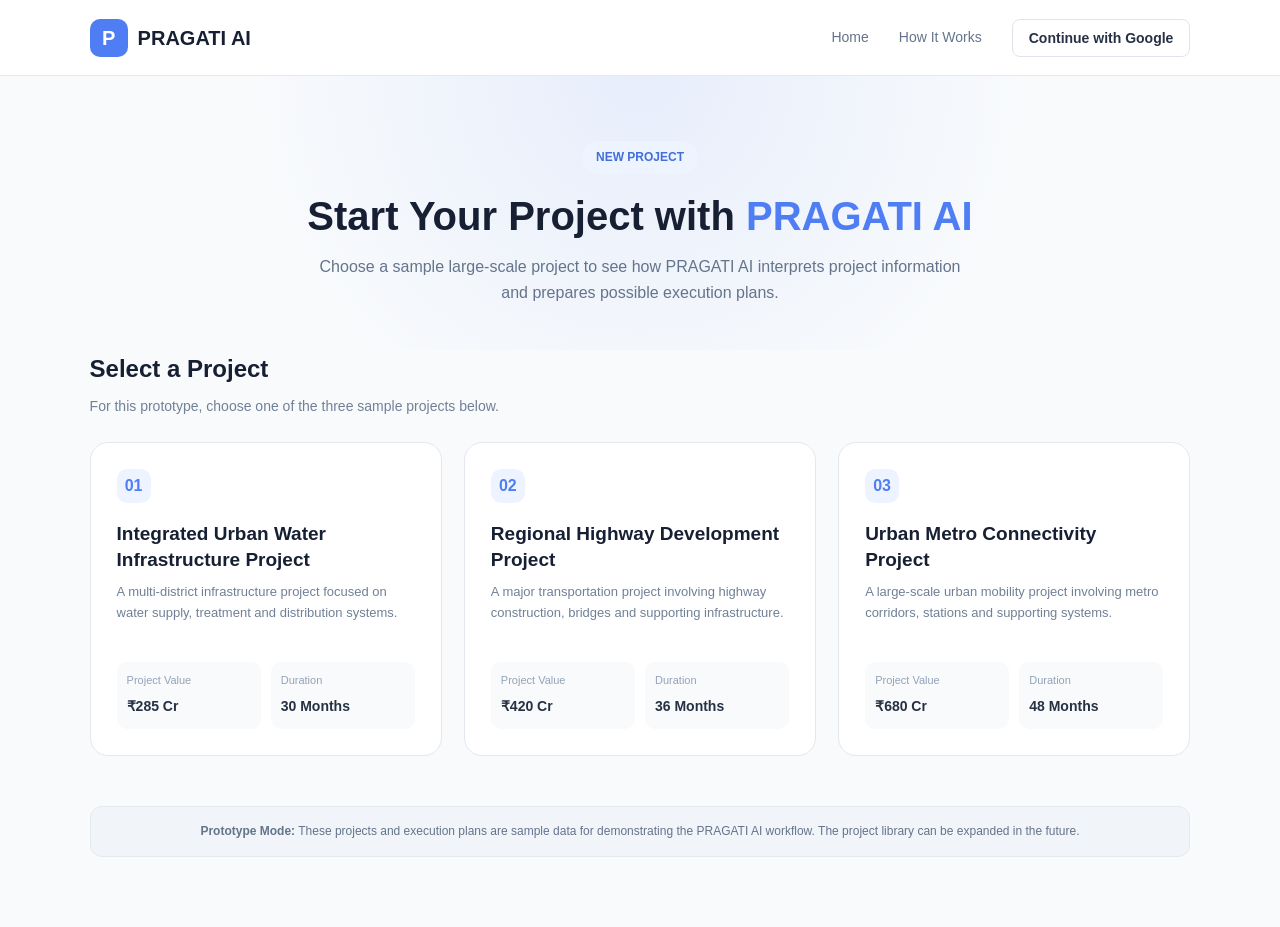
==== fresher.html @ ed4e9b55 "Update PRAGATI AI prototype" ====
<!DOCTYPE html>
<html lang="en">
<head>
    <meta charset="UTF-8">
    <meta name="viewport" content="width=device-width, initial-scale=1.0">

    <title>New Project | PRAGATI AI</title>

    <style>
        * {
            margin: 0;
            padding: 0;
            box-sizing: border-box;
        }

        html {
            scroll-behavior: smooth;
        }

        body {
            font-family: Arial, Helvetica, sans-serif;
            background: #f8fafc;
            color: #172033;
            line-height: 1.6;
        }

        /* =========================
           NAVBAR
        ========================= */

        .navbar {
            height: 76px;
            background: rgba(255, 255, 255, 0.96);
            border-bottom: 1px solid #e6eaf0;
            display: flex;
            align-items: center;
            justify-content: space-between;
            padding: 0 7%;
            position: sticky;
            top: 0;
            z-index: 100;
            backdrop-filter: blur(12px);
        }

        .logo {
            display: flex;
            align-items: center;
            gap: 10px;
            font-size: 20px;
            font-weight: 700;
            color: #172033;
        }

        .logo-mark {
            width: 38px;
            height: 38px;
            border-radius: 10px;
            background: #4f7df3;
            color: white;
            display: flex;
            align-items: center;
            justify-content: center;
            font-weight: 700;
        }

        .nav-links {
            display: flex;
            align-items: center;
            gap: 30px;
        }

        .nav-links a {
            text-decoration: none;
            color: #64748b;
            font-size: 14px;
            font-weight: 500;
        }

        .nav-links a:hover {
            color: #4f7df3;
        }

        .google-btn {
            border: 1px solid #dfe4eb;
            background: white;
            padding: 10px 16px;
            border-radius: 8px;
            cursor: pointer;
            font-size: 14px;
            color: #263143;
            font-weight: 600;
            transition: 0.2s ease;
        }

        .google-btn:hover {
            border-color: #4f7df3;
            box-shadow: 0 4px 12px rgba(79, 125, 243, 0.12);
        }

        /* =========================
           PAGE HEADER
        ========================= */

        .page-header {
            text-align: center;
            padding: 65px 20px 45px;
            background:
                radial-gradient(
                    circle at top,
                    rgba(79, 125, 243, 0.10),
                    transparent 55%
                );
        }

        .page-badge {
            display: inline-block;
            padding: 7px 14px;
            border-radius: 20px;
            background: #eef4ff;
            color: #416ed8;
            font-size: 12px;
            font-weight: 700;
            margin-bottom: 18px;
        }

        .page-header h1 {
            font-size: 40px;
            line-height: 1.2;
            margin-bottom: 14px;
            color: #172033;
        }

        .page-header h1 span {
            color: #4f7df3;
        }

        .page-header p {
            max-width: 650px;
            margin: auto;
            color: #64748b;
            font-size: 16px;
        }

        /* =========================
           MAIN CONTAINER
        ========================= */

        .container {
            width: 86%;
            max-width: 1180px;
            margin: auto;
            padding-bottom: 70px;
        }

        .section-title {
            margin-bottom: 25px;
        }

        .section-title h2 {
            font-size: 24px;
            margin-bottom: 6px;
        }

        .section-title p {
            color: #718096;
            font-size: 14px;
        }

        /* =========================
           PROJECT CARDS
        ========================= */

        .projects-grid {
            display: grid;
            grid-template-columns: repeat(3, 1fr);
            gap: 22px;
            margin-bottom: 50px;
        }

        .project-card {
            background: white;
            border: 1px solid #e3e8ef;
            border-radius: 18px;
            padding: 26px;
            cursor: pointer;
            transition: 0.25s ease;
            position: relative;
        }

        .project-card:hover {
            transform: translateY(-5px);
            border-color: #b9c9ef;
            box-shadow: 0 12px 30px rgba(31, 45, 72, 0.08);
        }

        .project-card.selected {
            border: 2px solid #4f7df3;
            box-shadow: 0 12px 30px rgba(79, 125, 243, 0.12);
        }

        .project-number {
            width: 34px;
            height: 34px;
            border-radius: 10px;
            background: #eef4ff;
            color: #4f7df3;
            display: flex;
            align-items: center;
            justify-content: center;
            font-weight: 700;
            margin-bottom: 18px;
        }

        .project-card h3 {
            font-size: 19px;
            line-height: 1.35;
            margin-bottom: 10px;
        }

        .project-card p {
            color: #718096;
            font-size: 13px;
            min-height: 60px;
            margin-bottom: 20px;
        }

        .project-meta {
            display: grid;
            grid-template-columns: 1fr 1fr;
            gap: 10px;
        }

        .meta-box {
            background: #f8fafc;
            border-radius: 10px;
            padding: 10px;
        }

        .meta-label {
            display: block;
            color: #94a3b8;
            font-size: 11px;
            margin-bottom: 3px;
        }

        .meta-value {
            font-size: 14px;
            font-weight: 700;
            color: #263143;
        }

        .selected-mark {
            position: absolute;
            top: 18px;
            right: 18px;
            width: 26px;
            height: 26px;
            border-radius: 50%;
            background: #4f7df3;
            color: white;
            display: none;
            align-items: center;
            justify-content: center;
            font-size: 14px;
        }

        .project-card.selected .selected-mark {
            display: flex;
        }

        /* =========================
           PROJECT INTERPRETATION
        ========================= */

        .details-section {
            display: none;
            margin-bottom: 55px;
        }

        .details-section.active {
            display: block;
        }

        .details-card {
            background: white;
            border: 1px solid #e3e8ef;
            border-radius: 18px;
            padding: 30px;
        }

        .details-header {
            display: flex;
            justify-content: space-between;
            align-items: flex-start;
            gap: 20px;
            margin-bottom: 25px;
        }

        .details-header h2 {
            font-size: 24px;
            margin-bottom: 5px;
        }

        .details-header p {
            color: #718096;
            font-size: 14px;
        }

        .eligibility {
            background: #eef8f2;
            color: #3c9564;
            padding: 8px 13px;
            border-radius: 20px;
            font-size: 12px;
            font-weight: 700;
            white-space: nowrap;
        }

        .details-grid {
            display: grid;
            grid-template-columns: repeat(4, 1fr);
            gap: 15px;
        }

        .detail-item {
            background: #f8fafc;
            border-radius: 12px;
            padding: 17px;
        }

        .detail-item span {
            display: block;
            color: #94a3b8;
            font-size: 12px;
            margin-bottom: 5px;
        }

        .detail-item strong {
            font-size: 17px;
        }

        /* =========================
           PLANS
        ========================= */

        .plans-section {
            display: none;
            margin-bottom: 40px;
        }

        .plans-section.active {
            display: block;
        }

        .plans-grid {
            display: grid;
            grid-template-columns: repeat(3, 1fr);
            gap: 20px;
        }

        .plan-card {
            background: white;
            border: 1px solid #e3e8ef;
            border-radius: 18px;
            padding: 25px;
            cursor: pointer;
            transition: 0.25s ease;
            position: relative;
        }

        .plan-card:hover {
            transform: translateY(-4px);
            box-shadow: 0 12px 30px rgba(31, 45, 72, 0.08);
        }

        .plan-card.selected {
            border: 2px solid #4f7df3;
            box-shadow: 0 12px 30px rgba(79, 125, 243, 0.12);
        }

        .plan-icon {
            width: 42px;
            height: 42px;
            border-radius: 12px;
            background: #eef4ff;
            color: #4f7df3;
            display: flex;
            align-items: center;
            justify-content: center;
            font-size: 18px;
            margin-bottom: 17px;
        }

        .plan-card:nth-child(2) .plan-icon {
            background: #eef8f2;
            color: #4cae78;
        }

        .plan-card:nth-child(3) .plan-icon {
            background: #fff7eb;
            color: #d89032;
        }

        .plan-card h3 {
            font-size: 18px;
            margin-bottom: 8px;
        }

        .plan-description {
            color: #718096;
            font-size: 13px;
            min-height: 60px;
            margin-bottom: 20px;
        }

        .plan-info {
            border-top: 1px solid #edf0f4;
            padding-top: 16px;
            display: grid;
            gap: 9px;
        }

        .plan-info-row {
            display: flex;
            justify-content: space-between;
            font-size: 13px;
        }

        .plan-info-row span:first-child {
            color: #94a3b8;
        }

        .plan-info-row span:last-child {
            font-weight: 700;
        }

        .plan-selected {
            display: none;
            position: absolute;
            top: 17px;
            right: 17px;
            background: #4f7df3;
            color: white;
            padding: 4px 9px;
            border-radius: 12px;
            font-size: 10px;
            font-weight: 700;
        }

        .plan-card.selected .plan-selected {
            display: block;
        }

        /* =========================
           CONFIRMATION
        ========================= */

        .confirmation-area {
            display: none;
            background: white;
            border: 1px solid #e3e8ef;
            border-radius: 18px;
            padding: 25px;
            margin-top: 30px;
        }

        .confirmation-area.active {
            display: flex;
            justify-content: space-between;
            align-items: center;
            gap: 25px;
        }

        .confirmation-area h3 {
            margin-bottom: 4px;
        }

        .confirmation-area p {
            color: #718096;
            font-size: 13px;
        }

        .confirm-btn {
            border: none;
            background: #4f7df3;
            color: white;
            padding: 13px 23px;
            border-radius: 9px;
            font-size: 14px;
            font-weight: 700;
            cursor: pointer;
            transition: 0.2s ease;
            white-space: nowrap;
        }

        .confirm-btn:hover {
            background: #416ed8;
            transform: translateY(-1px);
        }

        /* =========================
           INFO NOTE
        ========================= */

        .prototype-note {
            margin-top: 30px;
            background: #f1f5f9;
            border: 1px solid #e4e9ef;
            border-radius: 12px;
            padding: 15px 18px;
            color: #64748b;
            font-size: 12px;
            text-align: center;
        }

        /* =========================
           LOGIN MODAL
        ========================= */

        .login-overlay {
            position: fixed;
            inset: 0;
            background: rgba(15, 23, 42, 0.48);
            backdrop-filter: blur(5px);
            display: none;
            align-items: center;
            justify-content: center;
            z-index: 500;
        }

        .login-overlay.active {
            display: flex;
        }

        .login-modal {
            width: 390px;
            max-width: 90%;
            background: white;
            border-radius: 20px;
            padding: 32px;
            text-align: center;
            box-shadow: 0 25px 70px rgba(15, 23, 42, 0.20);
        }

        .login-modal h2 {
            margin-bottom: 8px;
        }

        .login-modal p {
            color: #718096;
            font-size: 13px;
            margin-bottom: 25px;
        }

        .google-login-button {
            width: 100%;
            padding: 13px;
            border: 1px solid #dce2e9;
            background: white;
            border-radius: 9px;
            font-weight: 700;
            cursor: pointer;
            color: #263143;
        }

        .close-login {
            margin-top: 18px;
            background: none;
            border: none;
            color: #64748b;
            cursor: pointer;
            font-size: 13px;
        }

        /* =========================
           RESPONSIVE
        ========================= */

        @media (max-width: 900px) {
            .projects-grid,
            .plans-grid {
                grid-template-columns: 1fr;
            }

            .details-grid {
                grid-template-columns: 1fr 1fr;
            }

            .nav-links {
                gap: 12px;
            }
        }

        @media (max-width: 650px) {
            .navbar {
                padding: 0 5%;
            }

            .nav-links a {
                display: none;
            }

            .page-header h1 {
                font-size: 31px;
            }

            .container {
                width: 92%;
            }

            .details-grid {
                grid-template-columns: 1fr;
            }

            .details-header {
                flex-direction: column;
            }

            .confirmation-area.active {
                flex-direction: column;
                align-items: stretch;
            }

            .confirm-btn {
                width: 100%;
            }
        }
    </style>
</head>

<body>

    <!-- =========================
         NAVBAR
    ========================= -->

    <nav class="navbar">

        <div class="logo">
            <div class="logo-mark">P</div>
            <span>PRAGATI AI</span>
        </div>

        <div class="nav-links">
            <a href="index.html">Home</a>
            <a href="index.html#how-it-works">How It Works</a>

            <button class="google-btn" id="googleLogin">
                Continue with Google
            </button>
        </div>

    </nav>


    <!-- =========================
         PAGE HEADER
    ========================= -->

    <header class="page-header">

        <div class="page-badge">
            NEW PROJECT
        </div>

        <h1>
            Start Your Project with <span>PRAGATI AI</span>
        </h1>

        <p>
            Choose a sample large-scale project to see how PRAGATI AI
            interprets project information and prepares possible execution plans.
        </p>

    </header>


    <main class="container">

        <!-- =========================
             PROJECT SELECTION
        ========================= -->

        <section>

            <div class="section-title">

                <h2>
                    Select a Project
                </h2>

                <p>
                    For this prototype, choose one of the three sample projects below.
                </p>

            </div>


            <div class="projects-grid">

                <!-- WATER PROJECT -->

                <div class="project-card"
                     data-project="water"
                     onclick="selectProject('water')">

                    <div class="selected-mark">✓</div>

                    <div class="project-number">
                        01
                    </div>

                    <h3>
                        Integrated Urban Water Infrastructure Project
                    </h3>

                    <p>
                        A multi-district infrastructure project focused on
                        water supply, treatment and distribution systems.
                    </p>

                    <div class="project-meta">

                        <div class="meta-box">
                            <span class="meta-label">Project Value</span>
                            <span class="meta-value">₹285 Cr</span>
                        </div>

                        <div class="meta-box">
                            <span class="meta-label">Duration</span>
                            <span class="meta-value">30 Months</span>
                        </div>

                    </div>

                </div>


                <!-- HIGHWAY PROJECT -->

                <div class="project-card"
                     data-project="highway"
                     onclick="selectProject('highway')">

                    <div class="selected-mark">✓</div>

                    <div class="project-number">
                        02
                    </div>

                    <h3>
                        Regional Highway Development Project
                    </h3>

                    <p>
                        A major transportation project involving highway
                        construction, bridges and supporting infrastructure.
                    </p>

                    <div class="project-meta">

                        <div class="meta-box">
                            <span class="meta-label">Project Value</span>
                            <span class="meta-value">₹420 Cr</span>
                        </div>

                        <div class="meta-box">
                            <span class="meta-label">Duration</span>
                            <span class="meta-value">36 Months</span>
                        </div>

                    </div>

                </div>


                <!-- METRO PROJECT -->

                <div class="project-card"
                     data-project="metro"
                     onclick="selectProject('metro')">

                    <div class="selected-mark">✓</div>

                    <div class="project-number">
                        03
                    </div>

                    <h3>
                        Urban Metro Connectivity Project
                    </h3>

                    <p>
                        A large-scale urban mobility project involving metro
                        corridors, stations and supporting systems.
                    </p>

                    <div class="project-meta">

                        <div class="meta-box">
                            <span class="meta-label">Project Value</span>
                            <span class="meta-value">₹680 Cr</span>
                        </div>

                        <div class="meta-box">
                            <span class="meta-label">Duration</span>
                            <span class="meta-value">48 Months</span>
                        </div>

                    </div>

                </div>

            </div>

        </section>


        <!-- =========================
             INTERPRETED PROJECT
        ========================= -->

        <section class="details-section" id="projectDetails">

            <div class="section-title">

                <h2>
                    PRAGATI AI Interpretation
                </h2>

                <p>
                    The selected project has been interpreted into a structured
                    project profile for planning.
                </p>

            </div>


            <div class="details-card">

                <div class="details-header">

                    <div>

                        <h2 id="selectedProjectName">
                            Project Name
                        </h2>

                        <p id="selectedProjectDescription">
                            Project description
                        </p>

                    </div>

                    <div class="eligibility">
                        ✓ ₹150 Cr+ Eligible
                    </div>

                </div>


                <div class="details-grid">

                    <div class="detail-item">

                        <span>
                            Project Value
                        </span>

                        <strong id="projectValue">
                            ₹0 Cr
                        </strong>

                    </div>


                    <div class="detail-item">

                        <span>
                            Planned Duration
                        </span>

                        <strong id="projectDuration">
                            0 Months
                        </strong>

                    </div>


                    <div class="detail-item">

                        <span>
                            Major Phases
                        </span>

                        <strong id="projectPhases">
                            0
                        </strong>

                    </div>


                    <div class="detail-item">

                        <span>
                            Project Category
                        </span>

                        <strong id="projectCategory">
                            Infrastructure
                        </strong>

                    </div>

                </div>

            </div>

        </section>


        <!-- =========================
             EXECUTION PLANS
        ========================= -->

        <section class="plans-section" id="plansSection">

            <div class="section-title">

                <h2>
                    Choose an Execution Plan
                </h2>

                <p>
                    PRAGATI AI provides three possible approaches.
                    Select the plan that best matches the project's priorities.
                </p>

            </div>


            <div class="plans-grid">

                <!-- STANDARD -->

                <div class="plan-card"
                     data-plan="standard"
                     onclick="selectPlan('standard')">

                    <div class="plan-selected">
                        SELECTED
                    </div>

                    <div class="plan-icon">
                        ◼
                    </div>

                    <h3>
                        Standard Execution Plan
                    </h3>

                    <p class="plan-description">
                        A balanced execution approach that maintains the
                        planned project timeline and budget.
                    </p>

                    <div class="plan-info">

                        <div class="plan-info-row">
                            <span>Approach</span>
                            <span>Balanced</span>
                        </div>

                        <div class="plan-info-row">
                            <span>Priority</span>
                            <span>Stability</span>
                        </div>

                        <div class="plan-info-row">
                            <span>Timeline</span>
                            <span>Planned</span>
                        </div>

                    </div>

                </div>


                <!-- ACCELERATED -->

                <div class="plan-card"
                     data-plan="accelerated"
                     onclick="selectPlan('accelerated')">

                    <div class="plan-selected">
                        SELECTED
                    </div>

                    <div class="plan-icon">
                        ▲
                    </div>

                    <h3>
                        Accelerated Execution Plan
                    </h3>

                    <p class="plan-description">
                        A faster execution strategy using additional resources
                        to reduce the overall project timeline.
                    </p>

                    <div class="plan-info">

                        <div class="plan-info-row">
                            <span>Approach</span>
                            <span>Fast</span>
                        </div>

                        <div class="plan-info-row">
                            <span>Priority</span>
                            <span>Time</span>
                        </div>

                        <div class="plan-info-row">
                            <span>Timeline</span>
                            <span>Reduced</span>
                        </div>

                    </div>

                </div>


                <!-- COST OPTIMIZED -->

                <div class="plan-card"
                     data-plan="optimized"
                     onclick="selectPlan('optimized')">

                    <div class="plan-selected">
                        SELECTED
                    </div>

                    <div class="plan-icon">
                        ₹
                    </div>

                    <h3>
                        Cost Optimized Plan
                    </h3>

                    <p class="plan-description">
                        A cost-focused execution strategy designed to control
                        expenditure while maintaining project requirements.
                    </p>

                    <div class="plan-info">

                        <div class="plan-info-row">
                            <span>Approach</span>
                            <span>Efficient</span>
                        </div>

                        <div class="plan-info-row">
                            <span>Priority</span>
                            <span>Cost</span>
                        </div>

                        <div class="plan-info-row">
                            <span>Timeline</span>
                            <span>Flexible</span>
                        </div>

                    </div>

                </div>

            </div>


            <!-- =========================
                 CONFIRMATION
            ========================= -->

            <div class="confirmation-area" id="confirmationArea">

                <div>

                    <h3 id="confirmationTitle">
                        Plan Selected
                    </h3>

                    <p id="confirmationText">
                        Your selected execution plan is ready to be confirmed.
                    </p>

                </div>

                <button class="confirm-btn"
                        onclick="confirmPlan()">

                    Confirm Execution Plan →

                </button>

            </div>

        </section>


        <div class="prototype-note">

            <strong>Prototype Mode:</strong>
            These projects and execution plans are sample data for demonstrating
            the PRAGATI AI workflow. The project library can be expanded in the future.

        </div>

    </main>


    <!-- =========================
         GOOGLE LOGIN MODAL
    ========================= -->

    <div class="login-overlay" id="loginOverlay">

        <div class="login-modal">

            <h2>
                Continue with Google
            </h2>

            <p>
                Google authentication is represented as a prototype feature
                for the current PRAGATI AI demonstration.
            </p>

            <button class="google-login-button"
                    id="googleContinue">

                G&nbsp;&nbsp; Continue with Google

            </button>

            <button class="close-login"
                    id="closeLogin">

                Close

            </button>

        </div>

    </div>


    <!-- =========================
         JAVASCRIPT
    ========================= -->

    <script>

        /* =========================================
           PROJECT DATA
        ========================================= */

        const projectData = {

            water: {
                name: "Integrated Urban Water Infrastructure Project",
                description:
                    "A multi-district infrastructure project focused on water supply, treatment and distribution systems.",
                value: "₹285 Cr",
                duration: "30 Months",
                phases: "5 Major Phases",
                category: "Water Infrastructure"
            },

            highway: {
                name: "Regional Highway Development Project",
                description:
                    "A major transportation project involving highway construction, bridges and supporting infrastructure.",
                value: "₹420 Cr",
                duration: "36 Months",
                phases: "6 Major Phases",
                category: "Transportation"
            },

            metro: {
                name: "Urban Metro Connectivity Project",
                description:
                    "A large-scale urban mobility project involving metro corridors, stations and supporting systems.",
                value: "₹680 Cr",
                duration: "48 Months",
                phases: "8 Major Phases",
                category: "Urban Transport"
            }

        };


        /* =========================================
           PLAN DATA
        ========================================= */

        const planData = {

            standard: {
                name: "Standard Execution Plan",
                description:
                    "A balanced execution approach that maintains the planned project timeline and budget."
            },

            accelerated: {
                name: "Accelerated Execution Plan",
                description:
                    "A faster execution strategy using additional resources to reduce the overall project timeline."
            },

            optimized: {
                name: "Cost Optimized Plan",
                description:
                    "A cost-focused execution strategy designed to control expenditure while maintaining project requirements."
            }

        };


        let selectedProject = null;
        let selectedPlan = null;


        /* =========================================
           SELECT PROJECT
        ========================================= */

        function selectProject(projectKey) {

            selectedProject = projectKey;

            const project = projectData[projectKey];

            /* Remove previous selection */

            document.querySelectorAll(".project-card").forEach(card => {
                card.classList.remove("selected");
            });

            /* Select clicked card */

            const selectedCard =
                document.querySelector(
                    `[data-project="${projectKey}"]`
                );

            selectedCard.classList.add("selected");


            /* Update project information */

            document.getElementById("selectedProjectName").textContent =
                project.name;

            document.getElementById("selectedProjectDescription").textContent =
                project.description;

            document.getElementById("projectValue").textContent =
                project.value;

            document.getElementById("projectDuration").textContent =
                project.duration;

            document.getElementById("projectPhases").textContent =
                project.phases;

            document.getElementById("projectCategory").textContent =
                project.category;


            /* Show interpreted project */

            document
                .getElementById("projectDetails")
                .classList.add("active");


            /* Show execution plans */

            document
                .getElementById("plansSection")
                .classList.add("active");


            /* Reset plan selection */

            selectedPlan = null;

            document.querySelectorAll(".plan-card").forEach(card => {
                card.classList.remove("selected");
            });

            document
                .getElementById("confirmationArea")
                .classList.remove("active");


            /* Scroll smoothly */

            setTimeout(() => {

                document
                    .getElementById("projectDetails")
                    .scrollIntoView({
                        behavior: "smooth",
                        block: "start"
                    });

            }, 150);

        }


        /* =========================================
           SELECT PLAN
        ========================================= */

        function selectPlan(planKey) {

            if (!selectedProject) {

                alert(
                    "Please select a project first."
                );

                return;
            }

            selectedPlan = planKey;


            /* Remove previous plan selection */

            document.querySelectorAll(".plan-card").forEach(card => {
                card.classList.remove("selected");
            });


            /* Select clicked plan */

            const selectedCard =
                document.querySelector(
                    `[data-plan="${planKey}"]`
                );

            selectedCard.classList.add("selected");


            /* Update confirmation area */

            const plan = planData[planKey];

            document.getElementById("confirmationTitle").textContent =
                plan.name + " Selected";

            document.getElementById("confirmationText").textContent =
                "You selected the " +
                plan.name.toLowerCase() +
                " for your project. Confirm to continue.";


            document
                .getElementById("confirmationArea")
                .classList.add("active");


            setTimeout(() => {

                document
                    .getElementById("confirmationArea")
                    .scrollIntoView({
                        behavior: "smooth",
                        block: "center"
                    });

            }, 100);

        }


        /* =========================================
           CONFIRM PLAN
        ========================================= */

        function confirmPlan() {

            if (!selectedProject) {

                alert(
                    "Please select a project first."
                );

                return;
            }


            if (!selectedPlan) {

                alert(
                    "Please select an execution plan first."
                );

                return;
            }


            /*
                Save selected project and plan.

                plan-confirmed.html reads these exact
                localStorage keys.
            */

            localStorage.setItem(
                "pragatiSelectedProject",
                selectedProject
            );

            localStorage.setItem(
                "pragatiSelectedPlan",
                selectedPlan
            );


            /* Move to confirmation page */

            window.location.href =
                "plan-confirmed.html";

        }


        /* =========================================
           GOOGLE LOGIN PROTOTYPE
        ========================================= */

        const googleLogin =
            document.getElementById("googleLogin");

        const googleContinue =
            document.getElementById("googleContinue");

        const loginOverlay =
            document.getElementById("loginOverlay");

        const closeLogin =
            document.getElementById("closeLogin");


        googleLogin.addEventListener(
            "click",
            function () {

                loginOverlay.classList.add("active");

            }
        );


        googleContinue.addEventListener(
            "click",
            function () {

                alert(
                    "Google authentication is currently available as a prototype feature."
                );

            }
        );


        closeLogin.addEventListener(
            "click",
            function () {

                loginOverlay.classList.remove("active");

            }
        );


        loginOverlay.addEventListener(
            "click",
            function (event) {

                if (event.target === loginOverlay) {

                    loginOverlay.classList.remove("active");

                }

            }
        );


        console.log(
            "PRAGATI AI New Project workflow loaded successfully."
        );

    </script>

</body>
</html>
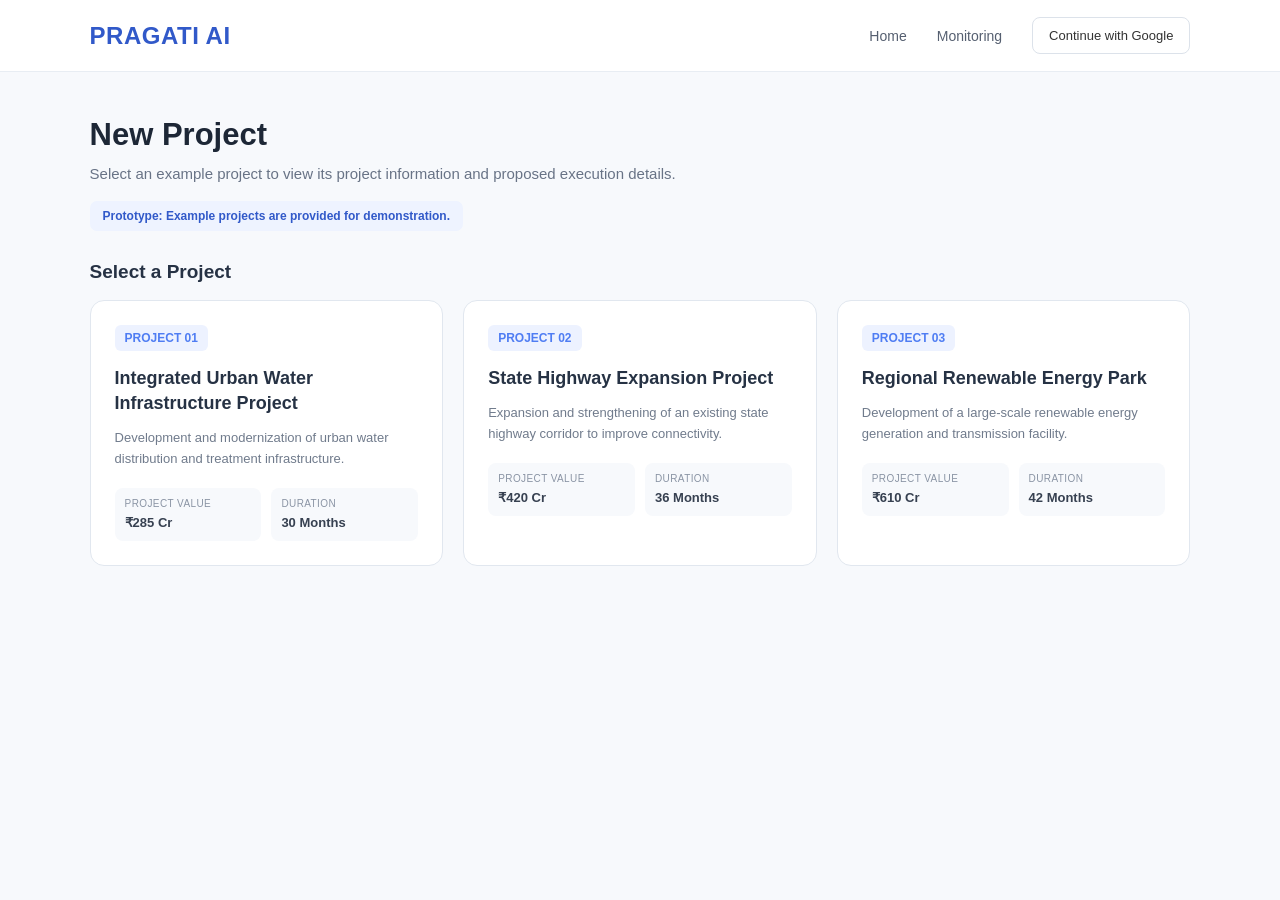
==== commit 58b57040: "Simplify new project confirmation flow" ====
--- a/fresher.html
+++ b/fresher.html
@@ -3,8 +3,7 @@
 <head>
     <meta charset="UTF-8">
     <meta name="viewport" content="width=device-width, initial-scale=1.0">
-
-    <title>New Project | PRAGATI AI</title>
+    <title>PRAGATI AI | New Project</title>
 
     <style>
         * {
@@ -13,54 +12,29 @@
             box-sizing: border-box;
         }
 
-        html {
-            scroll-behavior: smooth;
-        }
-
         body {
             font-family: Arial, Helvetica, sans-serif;
-            background: #f8fafc;
-            color: #172033;
-            line-height: 1.6;
-        }
-
-        /* =========================
-           NAVBAR
-        ========================= */
-
-        .navbar {
-            height: 76px;
-            background: rgba(255, 255, 255, 0.96);
-            border-bottom: 1px solid #e6eaf0;
+            background: #f7f9fc;
+            color: #1f2937;
+        }
+
+        /* ================= NAVBAR ================= */
+
+        nav {
+            height: 72px;
+            background: white;
+            border-bottom: 1px solid #e8edf3;
             display: flex;
             align-items: center;
             justify-content: space-between;
             padding: 0 7%;
-            position: sticky;
-            top: 0;
-            z-index: 100;
-            backdrop-filter: blur(12px);
         }
 
         .logo {
-            display: flex;
-            align-items: center;
-            gap: 10px;
-            font-size: 20px;
+            font-size: 24px;
             font-weight: 700;
-            color: #172033;
-        }
-
-        .logo-mark {
-            width: 38px;
-            height: 38px;
-            border-radius: 10px;
-            background: #4f7df3;
-            color: white;
-            display: flex;
-            align-items: center;
-            justify-content: center;
-            font-weight: 700;
+            color: #3159c9;
+            letter-spacing: 0.5px;
         }
 
         .nav-links {
@@ -71,157 +45,123 @@
 
         .nav-links a {
             text-decoration: none;
-            color: #64748b;
+            color: #555f70;
             font-size: 14px;
             font-weight: 500;
         }
 
         .nav-links a:hover {
-            color: #4f7df3;
+            color: #3159c9;
         }
 
         .google-btn {
-            border: 1px solid #dfe4eb;
+            border: 1px solid #dce2ea;
             background: white;
             padding: 10px 16px;
             border-radius: 8px;
             cursor: pointer;
-            font-size: 14px;
-            color: #263143;
+            font-size: 13px;
+            color: #333;
+        }
+
+        .google-btn:hover {
+            background: #f7f9fc;
+        }
+
+        /* ================= MAIN ================= */
+
+        .container {
+            width: 86%;
+            max-width: 1150px;
+            margin: 45px auto 70px;
+        }
+
+        .page-header {
+            margin-bottom: 30px;
+        }
+
+        .page-header h1 {
+            font-size: 31px;
+            color: #1d2736;
+            margin-bottom: 9px;
+        }
+
+        .page-header p {
+            color: #687386;
+            font-size: 15px;
+            line-height: 1.6;
+            max-width: 760px;
+        }
+
+        .prototype-note {
+            margin-top: 15px;
+            display: inline-block;
+            background: #eef3ff;
+            color: #3159c9;
+            padding: 8px 13px;
+            border-radius: 7px;
+            font-size: 12px;
             font-weight: 600;
-            transition: 0.2s ease;
-        }
-
-        .google-btn:hover {
-            border-color: #4f7df3;
-            box-shadow: 0 4px 12px rgba(79, 125, 243, 0.12);
-        }
-
-        /* =========================
-           PAGE HEADER
-        ========================= */
-
-        .page-header {
-            text-align: center;
-            padding: 65px 20px 45px;
-            background:
-                radial-gradient(
-                    circle at top,
-                    rgba(79, 125, 243, 0.10),
-                    transparent 55%
-                );
-        }
-
-        .page-badge {
+        }
+
+        /* ================= PROJECT SELECTION ================= */
+
+        .section-title {
+            font-size: 19px;
+            margin-bottom: 17px;
+            color: #263244;
+        }
+
+        .project-grid {
+            display: grid;
+            grid-template-columns: repeat(3, 1fr);
+            gap: 20px;
+        }
+
+        .project-card {
+            background: white;
+            border: 1px solid #e1e7ef;
+            border-radius: 14px;
+            padding: 24px;
+            cursor: pointer;
+            transition: 0.25s ease;
+        }
+
+        .project-card:hover {
+            border-color: #8ca8f4;
+            transform: translateY(-3px);
+            box-shadow: 0 8px 24px rgba(43, 72, 120, 0.08);
+        }
+
+        .project-card.selected {
+            border: 2px solid #4f7df3;
+            background: #f8faff;
+            box-shadow: 0 8px 25px rgba(79, 125, 243, 0.10);
+        }
+
+        .project-number {
             display: inline-block;
-            padding: 7px 14px;
-            border-radius: 20px;
-            background: #eef4ff;
-            color: #416ed8;
             font-size: 12px;
             font-weight: 700;
+            color: #4f7df3;
+            background: #edf2ff;
+            padding: 6px 10px;
+            border-radius: 6px;
+            margin-bottom: 15px;
+        }
+
+        .project-card h3 {
+            font-size: 18px;
+            color: #263244;
+            margin-bottom: 12px;
+            line-height: 1.4;
+        }
+
+        .project-card p {
+            color: #707b8c;
+            font-size: 13px;
+            line-height: 1.6;
             margin-bottom: 18px;
-        }
-
-        .page-header h1 {
-            font-size: 40px;
-            line-height: 1.2;
-            margin-bottom: 14px;
-            color: #172033;
-        }
-
-        .page-header h1 span {
-            color: #4f7df3;
-        }
-
-        .page-header p {
-            max-width: 650px;
-            margin: auto;
-            color: #64748b;
-            font-size: 16px;
-        }
-
-        /* =========================
-           MAIN CONTAINER
-        ========================= */
-
-        .container {
-            width: 86%;
-            max-width: 1180px;
-            margin: auto;
-            padding-bottom: 70px;
-        }
-
-        .section-title {
-            margin-bottom: 25px;
-        }
-
-        .section-title h2 {
-            font-size: 24px;
-            margin-bottom: 6px;
-        }
-
-        .section-title p {
-            color: #718096;
-            font-size: 14px;
-        }
-
-        /* =========================
-           PROJECT CARDS
-        ========================= */
-
-        .projects-grid {
-            display: grid;
-            grid-template-columns: repeat(3, 1fr);
-            gap: 22px;
-            margin-bottom: 50px;
-        }
-
-        .project-card {
-            background: white;
-            border: 1px solid #e3e8ef;
-            border-radius: 18px;
-            padding: 26px;
-            cursor: pointer;
-            transition: 0.25s ease;
-            position: relative;
-        }
-
-        .project-card:hover {
-            transform: translateY(-5px);
-            border-color: #b9c9ef;
-            box-shadow: 0 12px 30px rgba(31, 45, 72, 0.08);
-        }
-
-        .project-card.selected {
-            border: 2px solid #4f7df3;
-            box-shadow: 0 12px 30px rgba(79, 125, 243, 0.12);
-        }
-
-        .project-number {
-            width: 34px;
-            height: 34px;
-            border-radius: 10px;
-            background: #eef4ff;
-            color: #4f7df3;
-            display: flex;
-            align-items: center;
-            justify-content: center;
-            font-weight: 700;
-            margin-bottom: 18px;
-        }
-
-        .project-card h3 {
-            font-size: 19px;
-            line-height: 1.35;
-            margin-bottom: 10px;
-        }
-
-        .project-card p {
-            color: #718096;
-            font-size: 13px;
-            min-height: 60px;
-            margin-bottom: 20px;
         }
 
         .project-meta {
@@ -231,368 +171,248 @@
         }
 
         .meta-box {
-            background: #f8fafc;
-            border-radius: 10px;
+            background: #f7f9fc;
+            border-radius: 8px;
             padding: 10px;
         }
 
         .meta-label {
             display: block;
-            color: #94a3b8;
+            font-size: 10px;
+            color: #8a94a4;
+            margin-bottom: 4px;
+            text-transform: uppercase;
+            letter-spacing: 0.4px;
+        }
+
+        .meta-value {
+            font-size: 13px;
+            font-weight: 600;
+            color: #374151;
+        }
+
+        /* ================= PROJECT DETAILS ================= */
+
+        .details-section {
+            display: none;
+            margin-top: 38px;
+        }
+
+        .details-section.show {
+            display: block;
+        }
+
+        .details-card {
+            background: white;
+            border: 1px solid #e1e7ef;
+            border-radius: 16px;
+            overflow: hidden;
+        }
+
+        .details-header {
+            background: #f8faff;
+            border-bottom: 1px solid #e5eaf1;
+            padding: 25px 28px;
+        }
+
+        .details-header h2 {
+            font-size: 22px;
+            color: #263244;
+            margin-bottom: 8px;
+        }
+
+        .details-header p {
+            font-size: 13px;
+            color: #737e8e;
+        }
+
+        .details-body {
+            padding: 28px;
+        }
+
+        .info-grid {
+            display: grid;
+            grid-template-columns: repeat(2, 1fr);
+            gap: 17px;
+            margin-bottom: 25px;
+        }
+
+        .info-box {
+            border: 1px solid #e4e8ef;
+            border-radius: 10px;
+            padding: 17px;
+            background: #fff;
+        }
+
+        .info-box.full {
+            grid-column: span 2;
+        }
+
+        .info-box .label {
             font-size: 11px;
-            margin-bottom: 3px;
-        }
-
-        .meta-value {
-            font-size: 14px;
-            font-weight: 700;
-            color: #263143;
-        }
-
-        .selected-mark {
-            position: absolute;
-            top: 18px;
-            right: 18px;
-            width: 26px;
-            height: 26px;
-            border-radius: 50%;
+            color: #8a94a4;
+            text-transform: uppercase;
+            letter-spacing: 0.5px;
+            margin-bottom: 7px;
+        }
+
+        .info-box .value {
+            font-size: 15px;
+            font-weight: 600;
+            color: #293548;
+            line-height: 1.5;
+        }
+
+        /* ================= EXECUTION PLAN ================= */
+
+        .execution-box {
+            background: #f8fafc;
+            border: 1px solid #e3e8ef;
+            border-radius: 11px;
+            padding: 20px;
+            margin-top: 8px;
+        }
+
+        .execution-box h3 {
+            font-size: 16px;
+            color: #2b3749;
+            margin-bottom: 13px;
+        }
+
+        .execution-list {
+            padding-left: 20px;
+        }
+
+        .execution-list li {
+            font-size: 13px;
+            color: #5e6979;
+            line-height: 1.7;
+            margin-bottom: 7px;
+        }
+
+        /* ================= CONFIRMATION ================= */
+
+        .confirmation {
+            margin-top: 28px;
+            border-top: 1px solid #e6eaf0;
+            padding-top: 25px;
+        }
+
+        .confirmation h3 {
+            font-size: 17px;
+            color: #263244;
+            margin-bottom: 7px;
+        }
+
+        .confirmation p {
+            font-size: 13px;
+            color: #737e8e;
+            margin-bottom: 18px;
+        }
+
+        .button-group {
+            display: flex;
+            gap: 12px;
+        }
+
+        .btn {
+            border: none;
+            border-radius: 8px;
+            padding: 12px 21px;
+            font-size: 13px;
+            font-weight: 600;
+            cursor: pointer;
+            transition: 0.2s ease;
+        }
+
+        .btn-primary {
             background: #4f7df3;
             color: white;
+        }
+
+        .btn-primary:hover {
+            background: #3f6de0;
+        }
+
+        .btn-secondary {
+            background: white;
+            color: #536072;
+            border: 1px solid #d8dee7;
+        }
+
+        .btn-secondary:hover {
+            background: #f5f7fa;
+        }
+
+        /* ================= GOOGLE MODAL ================= */
+
+        .google-modal {
             display: none;
+            position: fixed;
+            inset: 0;
+            background: rgba(21, 29, 43, 0.45);
             align-items: center;
             justify-content: center;
-            font-size: 14px;
-        }
-
-        .project-card.selected .selected-mark {
+            z-index: 1000;
+        }
+
+        .google-modal.show {
             display: flex;
         }
 
-        /* =========================
-           PROJECT INTERPRETATION
-        ========================= */
-
-        .details-section {
-            display: none;
-            margin-bottom: 55px;
-        }
-
-        .details-section.active {
-            display: block;
-        }
-
-        .details-card {
+        .google-box {
+            width: 370px;
             background: white;
-            border: 1px solid #e3e8ef;
-            border-radius: 18px;
+            border-radius: 14px;
             padding: 30px;
-        }
-
-        .details-header {
-            display: flex;
-            justify-content: space-between;
-            align-items: flex-start;
-            gap: 20px;
-            margin-bottom: 25px;
-        }
-
-        .details-header h2 {
-            font-size: 24px;
-            margin-bottom: 5px;
-        }
-
-        .details-header p {
-            color: #718096;
-            font-size: 14px;
-        }
-
-        .eligibility {
-            background: #eef8f2;
-            color: #3c9564;
-            padding: 8px 13px;
-            border-radius: 20px;
-            font-size: 12px;
-            font-weight: 700;
-            white-space: nowrap;
-        }
-
-        .details-grid {
-            display: grid;
-            grid-template-columns: repeat(4, 1fr);
-            gap: 15px;
-        }
-
-        .detail-item {
-            background: #f8fafc;
-            border-radius: 12px;
-            padding: 17px;
-        }
-
-        .detail-item span {
-            display: block;
-            color: #94a3b8;
-            font-size: 12px;
-            margin-bottom: 5px;
-        }
-
-        .detail-item strong {
-            font-size: 17px;
-        }
-
-        /* =========================
-           PLANS
-        ========================= */
-
-        .plans-section {
-            display: none;
-            margin-bottom: 40px;
-        }
-
-        .plans-section.active {
-            display: block;
-        }
-
-        .plans-grid {
-            display: grid;
-            grid-template-columns: repeat(3, 1fr);
-            gap: 20px;
-        }
-
-        .plan-card {
-            background: white;
-            border: 1px solid #e3e8ef;
-            border-radius: 18px;
-            padding: 25px;
-            cursor: pointer;
-            transition: 0.25s ease;
-            position: relative;
-        }
-
-        .plan-card:hover {
-            transform: translateY(-4px);
-            box-shadow: 0 12px 30px rgba(31, 45, 72, 0.08);
-        }
-
-        .plan-card.selected {
-            border: 2px solid #4f7df3;
-            box-shadow: 0 12px 30px rgba(79, 125, 243, 0.12);
-        }
-
-        .plan-icon {
-            width: 42px;
-            height: 42px;
-            border-radius: 12px;
-            background: #eef4ff;
-            color: #4f7df3;
-            display: flex;
-            align-items: center;
-            justify-content: center;
-            font-size: 18px;
-            margin-bottom: 17px;
-        }
-
-        .plan-card:nth-child(2) .plan-icon {
-            background: #eef8f2;
-            color: #4cae78;
-        }
-
-        .plan-card:nth-child(3) .plan-icon {
-            background: #fff7eb;
-            color: #d89032;
-        }
-
-        .plan-card h3 {
-            font-size: 18px;
-            margin-bottom: 8px;
-        }
-
-        .plan-description {
-            color: #718096;
+            text-align: center;
+        }
+
+        .google-box h2 {
+            color: #263244;
+            margin-bottom: 10px;
+        }
+
+        .google-box p {
+            color: #737e8e;
             font-size: 13px;
-            min-height: 60px;
+            line-height: 1.6;
             margin-bottom: 20px;
         }
 
-        .plan-info {
-            border-top: 1px solid #edf0f4;
-            padding-top: 16px;
-            display: grid;
-            gap: 9px;
-        }
-
-        .plan-info-row {
-            display: flex;
-            justify-content: space-between;
+        .google-demo {
+            width: 100%;
+            padding: 12px;
+            background: #f6f8fb;
+            border: 1px solid #e0e5ec;
+            border-radius: 8px;
+            margin-bottom: 12px;
+            color: #586476;
             font-size: 13px;
         }
 
-        .plan-info-row span:first-child {
-            color: #94a3b8;
-        }
-
-        .plan-info-row span:last-child {
-            font-weight: 700;
-        }
-
-        .plan-selected {
-            display: none;
-            position: absolute;
-            top: 17px;
-            right: 17px;
-            background: #4f7df3;
-            color: white;
-            padding: 4px 9px;
-            border-radius: 12px;
-            font-size: 10px;
-            font-weight: 700;
-        }
-
-        .plan-card.selected .plan-selected {
-            display: block;
-        }
-
-        /* =========================
-           CONFIRMATION
-        ========================= */
-
-        .confirmation-area {
-            display: none;
-            background: white;
-            border: 1px solid #e3e8ef;
-            border-radius: 18px;
-            padding: 25px;
-            margin-top: 30px;
-        }
-
-        .confirmation-area.active {
-            display: flex;
-            justify-content: space-between;
-            align-items: center;
-            gap: 25px;
-        }
-
-        .confirmation-area h3 {
-            margin-bottom: 4px;
-        }
-
-        .confirmation-area p {
-            color: #718096;
-            font-size: 13px;
-        }
-
-        .confirm-btn {
-            border: none;
-            background: #4f7df3;
-            color: white;
-            padding: 13px 23px;
-            border-radius: 9px;
-            font-size: 14px;
-            font-weight: 700;
-            cursor: pointer;
-            transition: 0.2s ease;
-            white-space: nowrap;
-        }
-
-        .confirm-btn:hover {
-            background: #416ed8;
-            transform: translateY(-1px);
-        }
-
-        /* =========================
-           INFO NOTE
-        ========================= */
-
-        .prototype-note {
-            margin-top: 30px;
-            background: #f1f5f9;
-            border: 1px solid #e4e9ef;
-            border-radius: 12px;
-            padding: 15px 18px;
-            color: #64748b;
-            font-size: 12px;
-            text-align: center;
-        }
-
-        /* =========================
-           LOGIN MODAL
-        ========================= */
-
-        .login-overlay {
-            position: fixed;
-            inset: 0;
-            background: rgba(15, 23, 42, 0.48);
-            backdrop-filter: blur(5px);
-            display: none;
-            align-items: center;
-            justify-content: center;
-            z-index: 500;
-        }
-
-        .login-overlay.active {
-            display: flex;
-        }
-
-        .login-modal {
-            width: 390px;
-            max-width: 90%;
-            background: white;
-            border-radius: 20px;
-            padding: 32px;
-            text-align: center;
-            box-shadow: 0 25px 70px rgba(15, 23, 42, 0.20);
-        }
-
-        .login-modal h2 {
-            margin-bottom: 8px;
-        }
-
-        .login-modal p {
-            color: #718096;
-            font-size: 13px;
-            margin-bottom: 25px;
-        }
-
-        .google-login-button {
-            width: 100%;
-            padding: 13px;
-            border: 1px solid #dce2e9;
-            background: white;
-            border-radius: 9px;
-            font-weight: 700;
-            cursor: pointer;
-            color: #263143;
-        }
-
-        .close-login {
-            margin-top: 18px;
-            background: none;
-            border: none;
-            color: #64748b;
-            cursor: pointer;
-            font-size: 13px;
-        }
-
-        /* =========================
-           RESPONSIVE
-        ========================= */
-
-        @media (max-width: 900px) {
-            .projects-grid,
-            .plans-grid {
+        /* ================= RESPONSIVE ================= */
+
+        @media (max-width: 850px) {
+            .project-grid {
                 grid-template-columns: 1fr;
             }
 
-            .details-grid {
-                grid-template-columns: 1fr 1fr;
+            .info-grid {
+                grid-template-columns: 1fr;
+            }
+
+            .info-box.full {
+                grid-column: span 1;
             }
 
             .nav-links {
-                gap: 12px;
-            }
-        }
-
-        @media (max-width: 650px) {
-            .navbar {
+                gap: 15px;
+            }
+        }
+
+        @media (max-width: 600px) {
+            nav {
                 padding: 0 5%;
             }
 
@@ -600,28 +420,24 @@
                 display: none;
             }
 
-            .page-header h1 {
-                font-size: 31px;
-            }
-
             .container {
                 width: 92%;
-            }
-
-            .details-grid {
-                grid-template-columns: 1fr;
-            }
-
-            .details-header {
+                margin-top: 30px;
+            }
+
+            .page-header h1 {
+                font-size: 26px;
+            }
+
+            .details-body {
+                padding: 20px;
+            }
+
+            .button-group {
                 flex-direction: column;
             }
 
-            .confirmation-area.active {
-                flex-direction: column;
-                align-items: stretch;
-            }
-
-            .confirm-btn {
+            .btn {
                 width: 100%;
             }
         }
@@ -630,809 +446,551 @@
 
 <body>
 
-    <!-- =========================
-         NAVBAR
-    ========================= -->
-
-    <nav class="navbar">
-
-        <div class="logo">
-            <div class="logo-mark">P</div>
-            <span>PRAGATI AI</span>
-        </div>
+    <!-- ================= NAVBAR ================= -->
+
+    <nav>
+        <div class="logo">PRAGATI AI</div>
 
         <div class="nav-links">
             <a href="index.html">Home</a>
-            <a href="index.html#how-it-works">How It Works</a>
-
-            <button class="google-btn" id="googleLogin">
+            <a href="existing.html">Monitoring</a>
+
+            <button class="google-btn" onclick="openGoogleModal()">
                 Continue with Google
             </button>
         </div>
-
     </nav>
 
 
-    <!-- =========================
-         PAGE HEADER
-    ========================= -->
-
-    <header class="page-header">
-
-        <div class="page-badge">
-            NEW PROJECT
+    <!-- ================= MAIN CONTENT ================= -->
+
+    <main class="container">
+
+        <div class="page-header">
+            <h1>New Project</h1>
+
+            <p>
+                Select an example project to view its project information
+                and proposed execution details.
+            </p>
+
+            <span class="prototype-note">
+                Prototype: Example projects are provided for demonstration.
+            </span>
         </div>
 
-        <h1>
-            Start Your Project with <span>PRAGATI AI</span>
-        </h1>
-
-        <p>
-            Choose a sample large-scale project to see how PRAGATI AI
-            interprets project information and prepares possible execution plans.
-        </p>
-
-    </header>
-
-
-    <main class="container">
-
-        <!-- =========================
-             PROJECT SELECTION
-        ========================= -->
-
-        <section>
-
-            <div class="section-title">
-
-                <h2>
-                    Select a Project
-                </h2>
+
+        <!-- ================= PROJECT SELECTION ================= -->
+
+        <h2 class="section-title">
+            Select a Project
+        </h2>
+
+        <div class="project-grid">
+
+            <!-- PROJECT 1 -->
+
+            <div class="project-card"
+                 onclick="selectProject(1)"
+                 id="projectCard1">
+
+                <span class="project-number">
+                    PROJECT 01
+                </span>
+
+                <h3>
+                    Integrated Urban Water Infrastructure Project
+                </h3>
 
                 <p>
-                    For this prototype, choose one of the three sample projects below.
+                    Development and modernization of urban water
+                    distribution and treatment infrastructure.
                 </p>
 
+                <div class="project-meta">
+
+                    <div class="meta-box">
+                        <span class="meta-label">Project Value</span>
+                        <span class="meta-value">₹285 Cr</span>
+                    </div>
+
+                    <div class="meta-box">
+                        <span class="meta-label">Duration</span>
+                        <span class="meta-value">30 Months</span>
+                    </div>
+
+                </div>
+
             </div>
 
 
-            <div class="projects-grid">
-
-                <!-- WATER PROJECT -->
-
-                <div class="project-card"
-                     data-project="water"
-                     onclick="selectProject('water')">
-
-                    <div class="selected-mark">✓</div>
-
-                    <div class="project-number">
-                        01
+            <!-- PROJECT 2 -->
+
+            <div class="project-card"
+                 onclick="selectProject(2)"
+                 id="projectCard2">
+
+                <span class="project-number">
+                    PROJECT 02
+                </span>
+
+                <h3>
+                    State Highway Expansion Project
+                </h3>
+
+                <p>
+                    Expansion and strengthening of an existing
+                    state highway corridor to improve connectivity.
+                </p>
+
+                <div class="project-meta">
+
+                    <div class="meta-box">
+                        <span class="meta-label">Project Value</span>
+                        <span class="meta-value">₹420 Cr</span>
                     </div>
 
-                    <h3>
-                        Integrated Urban Water Infrastructure Project
-                    </h3>
+                    <div class="meta-box">
+                        <span class="meta-label">Duration</span>
+                        <span class="meta-value">36 Months</span>
+                    </div>
+
+                </div>
+
+            </div>
+
+
+            <!-- PROJECT 3 -->
+
+            <div class="project-card"
+                 onclick="selectProject(3)"
+                 id="projectCard3">
+
+                <span class="project-number">
+                    PROJECT 03
+                </span>
+
+                <h3>
+                    Regional Renewable Energy Park
+                </h3>
+
+                <p>
+                    Development of a large-scale renewable energy
+                    generation and transmission facility.
+                </p>
+
+                <div class="project-meta">
+
+                    <div class="meta-box">
+                        <span class="meta-label">Project Value</span>
+                        <span class="meta-value">₹610 Cr</span>
+                    </div>
+
+                    <div class="meta-box">
+                        <span class="meta-label">Duration</span>
+                        <span class="meta-value">42 Months</span>
+                    </div>
+
+                </div>
+
+            </div>
+
+        </div>
+
+
+        <!-- ================= SELECTED PROJECT DETAILS ================= -->
+
+        <section class="details-section" id="detailsSection">
+
+            <div class="details-card">
+
+                <div class="details-header">
+
+                    <h2 id="selectedProjectName">
+                        Project Name
+                    </h2>
 
                     <p>
-                        A multi-district infrastructure project focused on
-                        water supply, treatment and distribution systems.
+                        Review the project information and execution
+                        details before continuing.
                     </p>
 
-                    <div class="project-meta">
-
-                        <div class="meta-box">
-                            <span class="meta-label">Project Value</span>
-                            <span class="meta-value">₹285 Cr</span>
+                </div>
+
+
+                <div class="details-body">
+
+                    <div class="info-grid">
+
+                        <div class="info-box">
+
+                            <div class="label">
+                                Project Value
+                            </div>
+
+                            <div class="value"
+                                 id="projectValue">
+                                -
+                            </div>
+
                         </div>
 
-                        <div class="meta-box">
-                            <span class="meta-label">Duration</span>
-                            <span class="meta-value">30 Months</span>
+
+                        <div class="info-box">
+
+                            <div class="label">
+                                Expected Completion
+                            </div>
+
+                            <div class="value"
+                                 id="projectDuration">
+                                -
+                            </div>
+
                         </div>
 
+
+                        <div class="info-box">
+
+                            <div class="label">
+                                Project Type
+                            </div>
+
+                            <div class="value"
+                                 id="projectType">
+                                -
+                            </div>
+
+                        </div>
+
+
+                        <div class="info-box">
+
+                            <div class="label">
+                                Current Stage
+                            </div>
+
+                            <div class="value"
+                                 id="projectStage">
+                                -
+                            </div>
+
+                        </div>
+
+
+                        <div class="info-box full">
+
+                            <div class="label">
+                                Related Project Details
+                            </div>
+
+                            <div class="value"
+                                 id="relatedDetails">
+                                -
+                            </div>
+
+                        </div>
+
                     </div>
 
+
+                    <!-- EXECUTION DETAILS -->
+
+                    <div class="execution-box">
+
+                        <h3>
+                            Proposed Execution Path
+                        </h3>
+
+                        <ol class="execution-list"
+                            id="executionList">
+                        </ol>
+
+                    </div>
+
+
+                    <!-- ================= CONFIRMATION ================= -->
+
+                    <div class="confirmation">
+
+                        <h3>
+                            Is this information correct?
+                        </h3>
+
+                        <p>
+                            Confirm the project details to continue
+                            with PRAGATI AI.
+                        </p>
+
+                        <div class="button-group">
+
+                            <button class="btn btn-primary"
+                                    onclick="confirmProject()">
+                                Yes, Continue
+                            </button>
+
+                            <button class="btn btn-secondary"
+                                    onclick="goBackToProjects()">
+                                No, Go Back
+                            </button>
+
+                        </div>
+
+                    </div>
+
                 </div>
 
-
-                <!-- HIGHWAY PROJECT -->
-
-                <div class="project-card"
-                     data-project="highway"
-                     onclick="selectProject('highway')">
-
-                    <div class="selected-mark">✓</div>
-
-                    <div class="project-number">
-                        02
-                    </div>
-
-                    <h3>
-                        Regional Highway Development Project
-                    </h3>
-
-                    <p>
-                        A major transportation project involving highway
-                        construction, bridges and supporting infrastructure.
-                    </p>
-
-                    <div class="project-meta">
-
-                        <div class="meta-box">
-                            <span class="meta-label">Project Value</span>
-                            <span class="meta-value">₹420 Cr</span>
-                        </div>
-
-                        <div class="meta-box">
-                            <span class="meta-label">Duration</span>
-                            <span class="meta-value">36 Months</span>
-                        </div>
-
-                    </div>
-
-                </div>
-
-
-                <!-- METRO PROJECT -->
-
-                <div class="project-card"
-                     data-project="metro"
-                     onclick="selectProject('metro')">
-
-                    <div class="selected-mark">✓</div>
-
-                    <div class="project-number">
-                        03
-                    </div>
-
-                    <h3>
-                        Urban Metro Connectivity Project
-                    </h3>
-
-                    <p>
-                        A large-scale urban mobility project involving metro
-                        corridors, stations and supporting systems.
-                    </p>
-
-                    <div class="project-meta">
-
-                        <div class="meta-box">
-                            <span class="meta-label">Project Value</span>
-                            <span class="meta-value">₹680 Cr</span>
-                        </div>
-
-                        <div class="meta-box">
-                            <span class="meta-label">Duration</span>
-                            <span class="meta-value">48 Months</span>
-                        </div>
-
-                    </div>
-
-                </div>
-
             </div>
 
         </section>
 
-
-        <!-- =========================
-             INTERPRETED PROJECT
-        ========================= -->
-
-        <section class="details-section" id="projectDetails">
-
-            <div class="section-title">
-
-                <h2>
-                    PRAGATI AI Interpretation
-                </h2>
-
-                <p>
-                    The selected project has been interpreted into a structured
-                    project profile for planning.
-                </p>
-
+    </main>
+
+
+    <!-- ================= GOOGLE LOGIN MODAL ================= -->
+
+    <div class="google-modal" id="googleModal">
+
+        <div class="google-box">
+
+            <h2>
+                Google Login
+            </h2>
+
+            <p>
+                Google authentication is shown as a prototype
+                interface and is not connected to a real account system.
+            </p>
+
+            <div class="google-demo">
+                Google account selection would appear here.
             </div>
 
-
-            <div class="details-card">
-
-                <div class="details-header">
-
-                    <div>
-
-                        <h2 id="selectedProjectName">
-                            Project Name
-                        </h2>
-
-                        <p id="selectedProjectDescription">
-                            Project description
-                        </p>
-
-                    </div>
-
-                    <div class="eligibility">
-                        ✓ ₹150 Cr+ Eligible
-                    </div>
-
-                </div>
-
-
-                <div class="details-grid">
-
-                    <div class="detail-item">
-
-                        <span>
-                            Project Value
-                        </span>
-
-                        <strong id="projectValue">
-                            ₹0 Cr
-                        </strong>
-
-                    </div>
-
-
-                    <div class="detail-item">
-
-                        <span>
-                            Planned Duration
-                        </span>
-
-                        <strong id="projectDuration">
-                            0 Months
-                        </strong>
-
-                    </div>
-
-
-                    <div class="detail-item">
-
-                        <span>
-                            Major Phases
-                        </span>
-
-                        <strong id="projectPhases">
-                            0
-                        </strong>
-
-                    </div>
-
-
-                    <div class="detail-item">
-
-                        <span>
-                            Project Category
-                        </span>
-
-                        <strong id="projectCategory">
-                            Infrastructure
-                        </strong>
-
-                    </div>
-
-                </div>
-
-            </div>
-
-        </section>
-
-
-        <!-- =========================
-             EXECUTION PLANS
-        ========================= -->
-
-        <section class="plans-section" id="plansSection">
-
-            <div class="section-title">
-
-                <h2>
-                    Choose an Execution Plan
-                </h2>
-
-                <p>
-                    PRAGATI AI provides three possible approaches.
-                    Select the plan that best matches the project's priorities.
-                </p>
-
-            </div>
-
-
-            <div class="plans-grid">
-
-                <!-- STANDARD -->
-
-                <div class="plan-card"
-                     data-plan="standard"
-                     onclick="selectPlan('standard')">
-
-                    <div class="plan-selected">
-                        SELECTED
-                    </div>
-
-                    <div class="plan-icon">
-                        ◼
-                    </div>
-
-                    <h3>
-                        Standard Execution Plan
-                    </h3>
-
-                    <p class="plan-description">
-                        A balanced execution approach that maintains the
-                        planned project timeline and budget.
-                    </p>
-
-                    <div class="plan-info">
-
-                        <div class="plan-info-row">
-                            <span>Approach</span>
-                            <span>Balanced</span>
-                        </div>
-
-                        <div class="plan-info-row">
-                            <span>Priority</span>
-                            <span>Stability</span>
-                        </div>
-
-                        <div class="plan-info-row">
-                            <span>Timeline</span>
-                            <span>Planned</span>
-                        </div>
-
-                    </div>
-
-                </div>
-
-
-                <!-- ACCELERATED -->
-
-                <div class="plan-card"
-                     data-plan="accelerated"
-                     onclick="selectPlan('accelerated')">
-
-                    <div class="plan-selected">
-                        SELECTED
-                    </div>
-
-                    <div class="plan-icon">
-                        ▲
-                    </div>
-
-                    <h3>
-                        Accelerated Execution Plan
-                    </h3>
-
-                    <p class="plan-description">
-                        A faster execution strategy using additional resources
-                        to reduce the overall project timeline.
-                    </p>
-
-                    <div class="plan-info">
-
-                        <div class="plan-info-row">
-                            <span>Approach</span>
-                            <span>Fast</span>
-                        </div>
-
-                        <div class="plan-info-row">
-                            <span>Priority</span>
-                            <span>Time</span>
-                        </div>
-
-                        <div class="plan-info-row">
-                            <span>Timeline</span>
-                            <span>Reduced</span>
-                        </div>
-
-                    </div>
-
-                </div>
-
-
-                <!-- COST OPTIMIZED -->
-
-                <div class="plan-card"
-                     data-plan="optimized"
-                     onclick="selectPlan('optimized')">
-
-                    <div class="plan-selected">
-                        SELECTED
-                    </div>
-
-                    <div class="plan-icon">
-                        ₹
-                    </div>
-
-                    <h3>
-                        Cost Optimized Plan
-                    </h3>
-
-                    <p class="plan-description">
-                        A cost-focused execution strategy designed to control
-                        expenditure while maintaining project requirements.
-                    </p>
-
-                    <div class="plan-info">
-
-                        <div class="plan-info-row">
-                            <span>Approach</span>
-                            <span>Efficient</span>
-                        </div>
-
-                        <div class="plan-info-row">
-                            <span>Priority</span>
-                            <span>Cost</span>
-                        </div>
-
-                        <div class="plan-info-row">
-                            <span>Timeline</span>
-                            <span>Flexible</span>
-                        </div>
-
-                    </div>
-
-                </div>
-
-            </div>
-
-
-            <!-- =========================
-                 CONFIRMATION
-            ========================= -->
-
-            <div class="confirmation-area" id="confirmationArea">
-
-                <div>
-
-                    <h3 id="confirmationTitle">
-                        Plan Selected
-                    </h3>
-
-                    <p id="confirmationText">
-                        Your selected execution plan is ready to be confirmed.
-                    </p>
-
-                </div>
-
-                <button class="confirm-btn"
-                        onclick="confirmPlan()">
-
-                    Confirm Execution Plan →
-
-                </button>
-
-            </div>
-
-        </section>
-
-
-        <div class="prototype-note">
-
-            <strong>Prototype Mode:</strong>
-            These projects and execution plans are sample data for demonstrating
-            the PRAGATI AI workflow. The project library can be expanded in the future.
+            <button class="btn btn-secondary"
+                    onclick="closeGoogleModal()">
+                Close
+            </button>
 
         </div>
 
-    </main>
-
-
-    <!-- =========================
-         GOOGLE LOGIN MODAL
-    ========================= -->
-
-    <div class="login-overlay" id="loginOverlay">
-
-        <div class="login-modal">
-
-            <h2>
-                Continue with Google
-            </h2>
-
-            <p>
-                Google authentication is represented as a prototype feature
-                for the current PRAGATI AI demonstration.
-            </p>
-
-            <button class="google-login-button"
-                    id="googleContinue">
-
-                G&nbsp;&nbsp; Continue with Google
-
-            </button>
-
-            <button class="close-login"
-                    id="closeLogin">
-
-                Close
-
-            </button>
-
-        </div>
-
     </div>
 
 
-    <!-- =========================
-         JAVASCRIPT
-    ========================= -->
+    <!-- ================= JAVASCRIPT ================= -->
 
     <script>
 
-        /* =========================================
-           PROJECT DATA
-        ========================================= */
-
-        const projectData = {
-
-            water: {
+        /*
+         * Example project data
+         * These are prototype projects.
+         */
+
+        const projects = {
+
+            1: {
                 name: "Integrated Urban Water Infrastructure Project",
-                description:
-                    "A multi-district infrastructure project focused on water supply, treatment and distribution systems.",
+
                 value: "₹285 Cr",
+
                 duration: "30 Months",
-                phases: "5 Major Phases",
-                category: "Water Infrastructure"
+
+                type: "Urban Water Infrastructure",
+
+                stage: "Project Approval & Planning",
+
+                related:
+                    "Modernization of water treatment facilities, distribution pipelines and associated urban water infrastructure.",
+
+                execution: [
+                    "Complete detailed project planning and technical approvals.",
+                    "Finalize contractors and procurement requirements.",
+                    "Begin construction and modernization of water treatment facilities.",
+                    "Develop and upgrade major water distribution pipelines.",
+                    "Conduct testing, quality inspections and system integration.",
+                    "Complete commissioning and operational handover."
+                ]
             },
 
-            highway: {
-                name: "Regional Highway Development Project",
-                description:
-                    "A major transportation project involving highway construction, bridges and supporting infrastructure.",
+
+            2: {
+                name: "State Highway Expansion Project",
+
                 value: "₹420 Cr",
+
                 duration: "36 Months",
-                phases: "6 Major Phases",
-                category: "Transportation"
+
+                type: "Road & Highway Infrastructure",
+
+                stage: "Planning & Land Preparation",
+
+                related:
+                    "Expansion of an existing highway corridor with road strengthening, drainage improvements, bridges and safety infrastructure.",
+
+                execution: [
+                    "Complete surveys, design approvals and required clearances.",
+                    "Finalize land preparation and utility relocation activities.",
+                    "Begin road widening and foundation work.",
+                    "Construct bridges, drainage systems and supporting structures.",
+                    "Complete pavement construction and road safety installations.",
+                    "Conduct final quality checks and open the upgraded corridor for operations."
+                ]
             },
 
-            metro: {
-                name: "Urban Metro Connectivity Project",
-                description:
-                    "A large-scale urban mobility project involving metro corridors, stations and supporting systems.",
-                value: "₹680 Cr",
-                duration: "48 Months",
-                phases: "8 Major Phases",
-                category: "Urban Transport"
+
+            3: {
+                name: "Regional Renewable Energy Park",
+
+                value: "₹610 Cr",
+
+                duration: "42 Months",
+
+                type: "Renewable Energy Infrastructure",
+
+                stage: "Planning & Site Development",
+
+                related:
+                    "Large-scale renewable energy generation facility with supporting transmission infrastructure and grid connectivity.",
+
+                execution: [
+                    "Complete site surveys, environmental approvals and technical planning.",
+                    "Prepare the project site and establish basic infrastructure.",
+                    "Install renewable energy generation equipment.",
+                    "Develop internal transmission and electrical infrastructure.",
+                    "Connect the facility to the regional power grid.",
+                    "Perform testing, commissioning and operational handover."
+                ]
             }
 
         };
 
 
-        /* =========================================
-           PLAN DATA
-        ========================================= */
-
-        const planData = {
-
-            standard: {
-                name: "Standard Execution Plan",
-                description:
-                    "A balanced execution approach that maintains the planned project timeline and budget."
-            },
-
-            accelerated: {
-                name: "Accelerated Execution Plan",
-                description:
-                    "A faster execution strategy using additional resources to reduce the overall project timeline."
-            },
-
-            optimized: {
-                name: "Cost Optimized Plan",
-                description:
-                    "A cost-focused execution strategy designed to control expenditure while maintaining project requirements."
-            }
-
-        };
-
-
         let selectedProject = null;
-        let selectedPlan = null;
-
-
-        /* =========================================
-           SELECT PROJECT
-        ========================================= */
-
-        function selectProject(projectKey) {
-
-            selectedProject = projectKey;
-
-            const project = projectData[projectKey];
-
-            /* Remove previous selection */
-
-            document.querySelectorAll(".project-card").forEach(card => {
-                card.classList.remove("selected");
+
+
+        /*
+         * Select a project
+         */
+
+        function selectProject(projectId) {
+
+            selectedProject = projectId;
+
+            const project = projects[projectId];
+
+            /*
+             * Remove previous selection
+             */
+
+            document.querySelectorAll(".project-card")
+                .forEach(card => {
+                    card.classList.remove("selected");
+                });
+
+
+            /*
+             * Highlight selected project
+             */
+
+            document
+                .getElementById("projectCard" + projectId)
+                .classList.add("selected");
+
+
+            /*
+             * Display project information
+             */
+
+            document.getElementById("selectedProjectName")
+                .textContent = project.name;
+
+            document.getElementById("projectValue")
+                .textContent = project.value;
+
+            document.getElementById("projectDuration")
+                .textContent = project.duration;
+
+            document.getElementById("projectType")
+                .textContent = project.type;
+
+            document.getElementById("projectStage")
+                .textContent = project.stage;
+
+            document.getElementById("relatedDetails")
+                .textContent = project.related;
+
+
+            /*
+             * Display execution path
+             */
+
+            const executionList =
+                document.getElementById("executionList");
+
+            executionList.innerHTML = "";
+
+            project.execution.forEach(step => {
+
+                const li = document.createElement("li");
+
+                li.textContent = step;
+
+                executionList.appendChild(li);
+
             });
 
-            /* Select clicked card */
-
-            const selectedCard =
-                document.querySelector(
-                    `[data-project="${projectKey}"]`
-                );
-
-            selectedCard.classList.add("selected");
-
-
-            /* Update project information */
-
-            document.getElementById("selectedProjectName").textContent =
-                project.name;
-
-            document.getElementById("selectedProjectDescription").textContent =
-                project.description;
-
-            document.getElementById("projectValue").textContent =
-                project.value;
-
-            document.getElementById("projectDuration").textContent =
-                project.duration;
-
-            document.getElementById("projectPhases").textContent =
-                project.phases;
-
-            document.getElementById("projectCategory").textContent =
-                project.category;
-
-
-            /* Show interpreted project */
+
+            /*
+             * Show details section
+             */
 
             document
-                .getElementById("projectDetails")
-                .classList.add("active");
-
-
-            /* Show execution plans */
-
-            document
-                .getElementById("plansSection")
-                .classList.add("active");
-
-
-            /* Reset plan selection */
-
-            selectedPlan = null;
-
-            document.querySelectorAll(".plan-card").forEach(card => {
-                card.classList.remove("selected");
-            });
-
-            document
-                .getElementById("confirmationArea")
-                .classList.remove("active");
-
-
-            /* Scroll smoothly */
+                .getElementById("detailsSection")
+                .classList.add("show");
+
+
+            /*
+             * Scroll to details
+             */
 
             setTimeout(() => {
 
                 document
-                    .getElementById("projectDetails")
+                    .getElementById("detailsSection")
                     .scrollIntoView({
                         behavior: "smooth",
                         block: "start"
                     });
 
-            }, 150);
-
-        }
-
-
-        /* =========================================
-           SELECT PLAN
-        ========================================= */
-
-        function selectPlan(planKey) {
+            }, 100);
+
+        }
+
+
+        /*
+         * Confirm selected project
+         */
+
+        function confirmProject() {
 
             if (!selectedProject) {
-
-                alert(
-                    "Please select a project first."
-                );
-
                 return;
             }
 
-            selectedPlan = planKey;
-
-
-            /* Remove previous plan selection */
-
-            document.querySelectorAll(".plan-card").forEach(card => {
-                card.classList.remove("selected");
-            });
-
-
-            /* Select clicked plan */
-
-            const selectedCard =
-                document.querySelector(
-                    `[data-plan="${planKey}"]`
-                );
-
-            selectedCard.classList.add("selected");
-
-
-            /* Update confirmation area */
-
-            const plan = planData[planKey];
-
-            document.getElementById("confirmationTitle").textContent =
-                plan.name + " Selected";
-
-            document.getElementById("confirmationText").textContent =
-                "You selected the " +
-                plan.name.toLowerCase() +
-                " for your project. Confirm to continue.";
-
-
-            document
-                .getElementById("confirmationArea")
-                .classList.add("active");
-
-
-            setTimeout(() => {
-
-                document
-                    .getElementById("confirmationArea")
-                    .scrollIntoView({
-                        behavior: "smooth",
-                        block: "center"
-                    });
-
-            }, 100);
-
-        }
-
-
-        /* =========================================
-           CONFIRM PLAN
-        ========================================= */
-
-        function confirmPlan() {
-
-            if (!selectedProject) {
-
-                alert(
-                    "Please select a project first."
-                );
-
-                return;
-            }
-
-
-            if (!selectedPlan) {
-
-                alert(
-                    "Please select an execution plan first."
-                );
-
-                return;
-            }
-
 
             /*
-                Save selected project and plan.
-
-                plan-confirmed.html reads these exact
-                localStorage keys.
-            */
+             * Save selected project
+             * so the next page can use it.
+             */
 
             localStorage.setItem(
-                "pragatiSelectedProject",
-                selectedProject
+                "selectedProject",
+                JSON.stringify(projects[selectedProject])
             );
 
-            localStorage.setItem(
-                "pragatiSelectedPlan",
-                selectedPlan
-            );
-
-
-            /* Move to confirmation page */
+
+            /*
+             * Continue to confirmation page
+             */
 
             window.location.href =
                 "plan-confirmed.html";
@@ -1440,72 +998,70 @@
         }
 
 
-        /* =========================================
-           GOOGLE LOGIN PROTOTYPE
-        ========================================= */
-
-        const googleLogin =
-            document.getElementById("googleLogin");
-
-        const googleContinue =
-            document.getElementById("googleContinue");
-
-        const loginOverlay =
-            document.getElementById("loginOverlay");
-
-        const closeLogin =
-            document.getElementById("closeLogin");
-
-
-        googleLogin.addEventListener(
-            "click",
-            function () {
-
-                loginOverlay.classList.add("active");
-
-            }
-        );
-
-
-        googleContinue.addEventListener(
-            "click",
-            function () {
-
-                alert(
-                    "Google authentication is currently available as a prototype feature."
-                );
-
-            }
-        );
-
-
-        closeLogin.addEventListener(
-            "click",
-            function () {
-
-                loginOverlay.classList.remove("active");
-
-            }
-        );
-
-
-        loginOverlay.addEventListener(
-            "click",
-            function (event) {
-
-                if (event.target === loginOverlay) {
-
-                    loginOverlay.classList.remove("active");
-
-                }
-
-            }
-        );
-
-
-        console.log(
-            "PRAGATI AI New Project workflow loaded successfully."
-        );
+        /*
+         * Go back to project selection
+         */
+
+        function goBackToProjects() {
+
+            selectedProject = null;
+
+
+            document.querySelectorAll(".project-card")
+                .forEach(card => {
+                    card.classList.remove("selected");
+                });
+
+
+            document
+                .getElementById("detailsSection")
+                .classList.remove("show");
+
+
+            window.scrollTo({
+                top: 0,
+                behavior: "smooth"
+            });
+
+        }
+
+
+        /*
+         * Google login prototype
+         */
+
+        function openGoogleModal() {
+
+            document
+                .getElementById("googleModal")
+                .classList.add("show");
+
+        }
+
+
+        function closeGoogleModal() {
+
+            document
+                .getElementById("googleModal")
+                .classList.remove("show");
+
+        }
+
+
+        /*
+         * Close Google modal when clicking outside it
+         */
+
+        window.addEventListener("click", function(event) {
+
+            const modal =
+                document.getElementById("googleModal");
+
+            if (event.target === modal) {
+                closeGoogleModal();
+            }
+
+        });
 
     </script>
 
